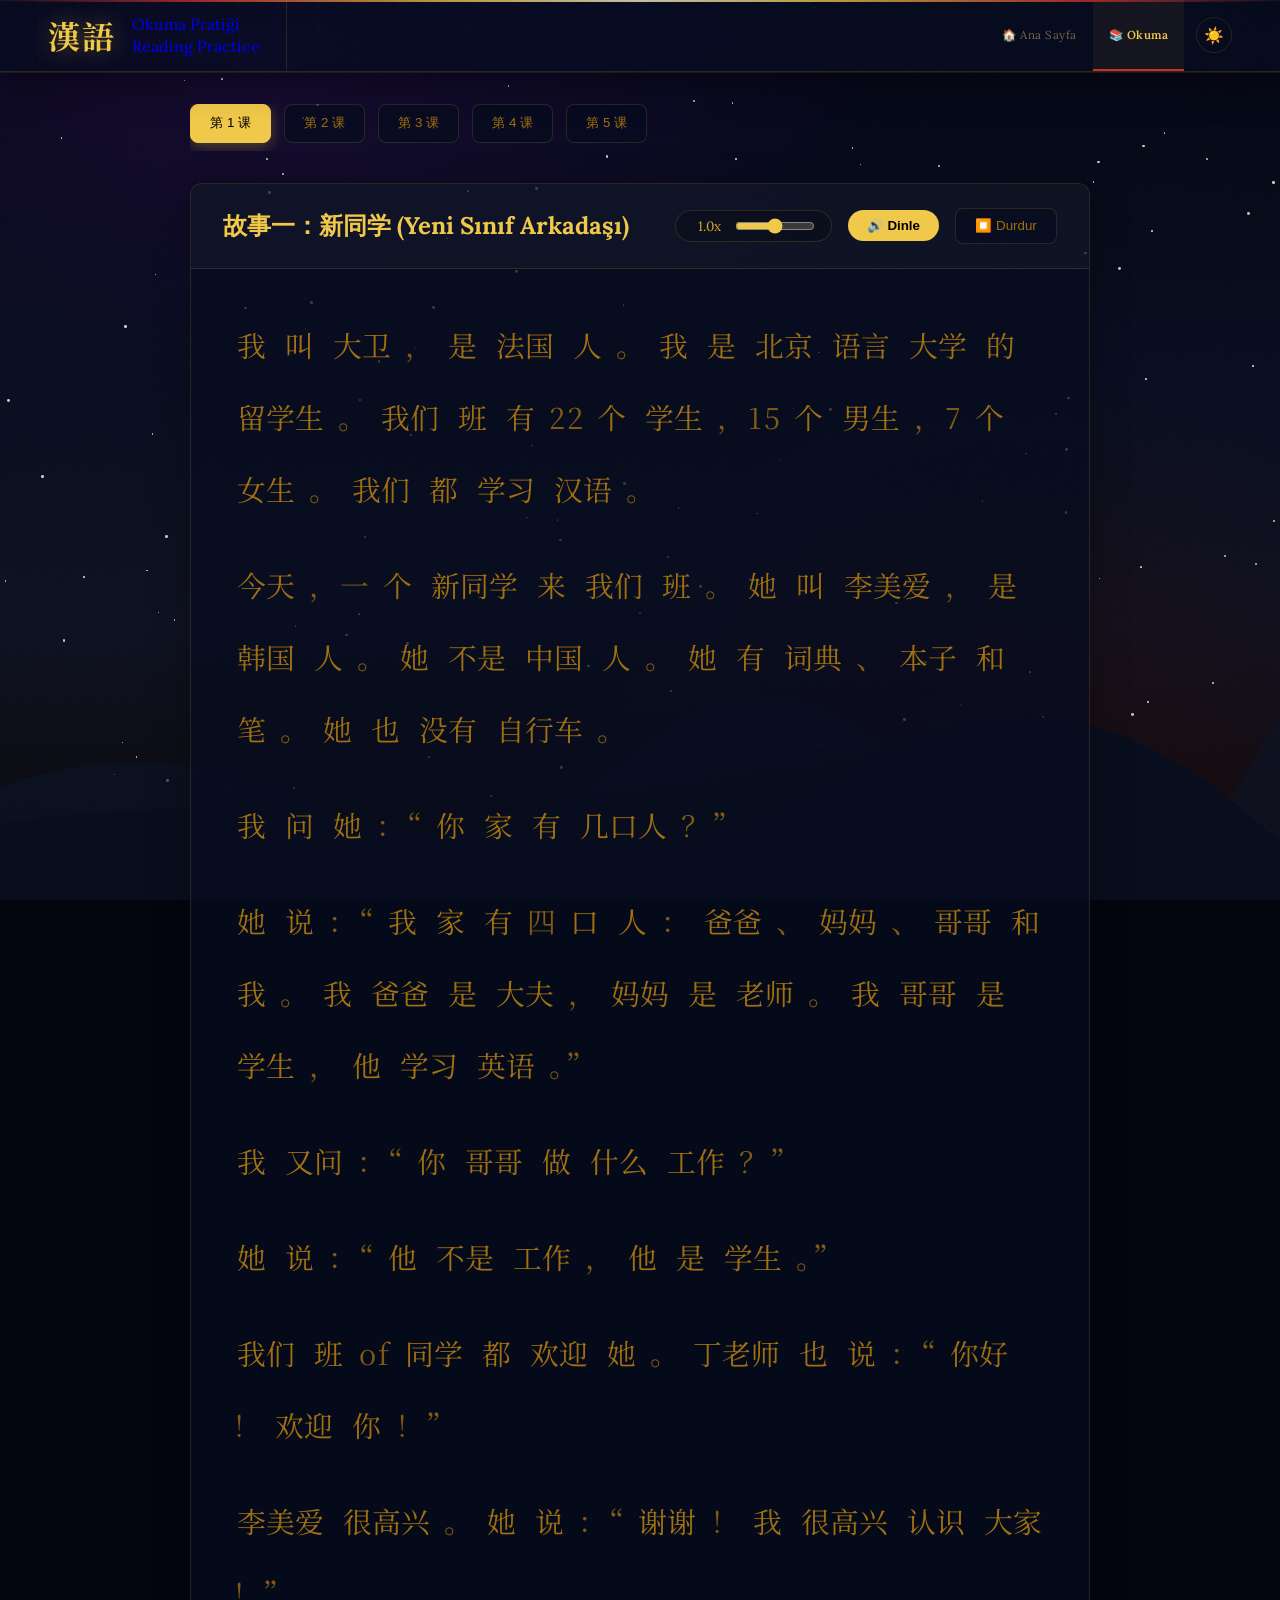
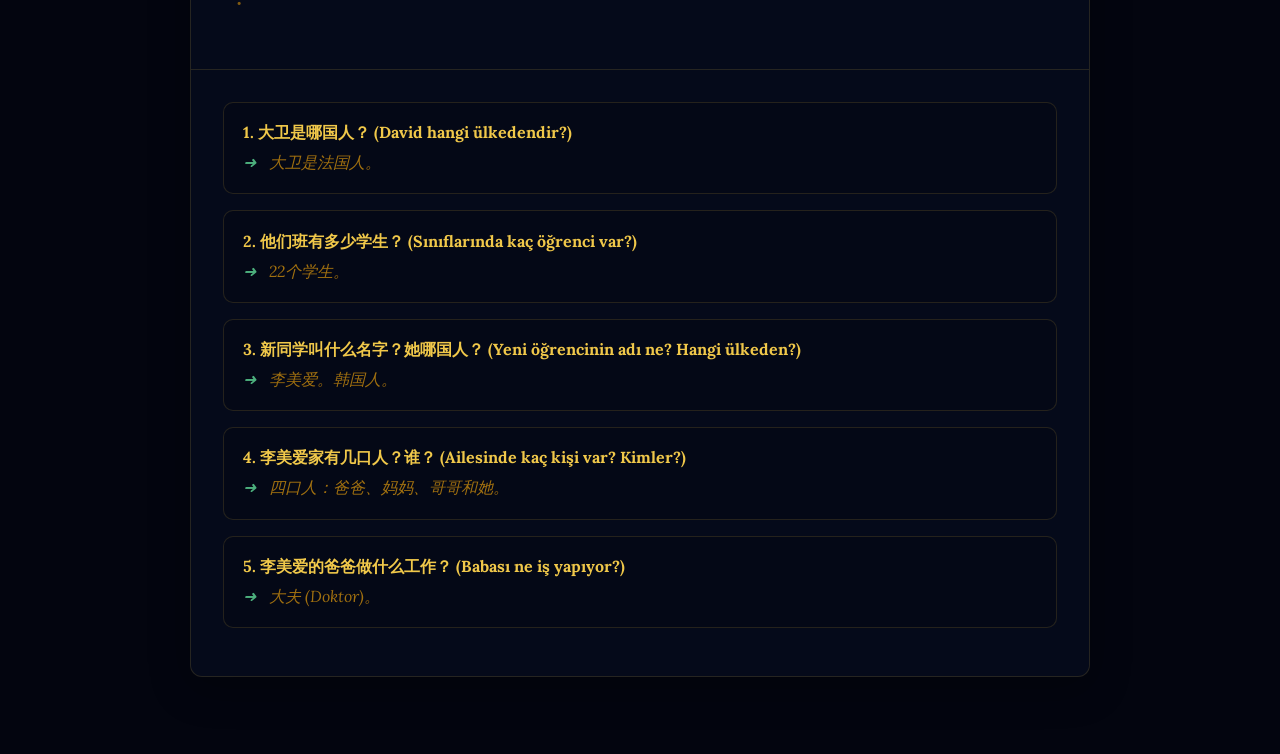
==== reading.html @ e22273c1 "readign section" ====
<!DOCTYPE html>
<html lang="tr" data-theme="dark">
<head>
  <meta charset="UTF-8">
  <meta name="viewport" content="width=device-width, initial-scale=1.0">
  <title>Çince Okuma Pratiği - ChinesePracticeWeb</title>
  <link rel="preconnect" href="https://fonts.googleapis.com">
  <link rel="preconnect" href="https://fonts.gstatic.com" crossorigin>
  <link href="https://fonts.googleapis.com/css2?family=Inter:wght@300;400;500;600;700&family=Lora:ital,wght@0,400;0,700;1,400&family=Noto+Serif+SC:wght@400;700&display=swap" rel="stylesheet">
  <link rel="stylesheet" href="style.css">
  <style>
    /* Specific overrides for reading page */
    body { overflow-x: hidden; }
    header { border-bottom: 1px solid var(--rim); }
    main { padding-top: 2rem; }
  </style>
</head>
<body>
  <div id="star-field"></div>
  <div id="mountain-bg">
    <svg viewBox="0 0 1200 400" preserveAspectRatio="none">
      <path d="M0,400 L0,280 Q150,220 300,300 T600,240 T900,320 T1200,200 L1200,400 Z" fill="#0c1428" opacity="0.6"/>
      <path d="M0,400 L0,320 Q200,280 400,340 T800,260 T1200,340 L1200,400 Z" fill="#080e1e"/>
    </svg>
  </div>

  <header>
    <a href="index.html" class="logo">
      <div class="logo-hanzi">漢語</div>
      <div class="logo-right">
        <div class="logo-title">Okuma Pratiği</div>
        <div class="logo-subtitle">Reading Practice</div>
      </div>
    </a>
    <nav>
      <button onclick="location.href='index.html'">🏠 Ana Sayfa</button>
      <button class="active">📚 Okuma</button>
      <button id="theme-toggle">🌙</button>
    </nav>
  </header>

  <main>
    <div class="reading-container">
      <div id="story-tabs">
        <!-- Tabs will be injected here -->
      </div>

      <div class="reading-card">
        <div class="reading-header">
          <h2 id="story-title">Yükleniyor...</h2>
          <div class="reading-controls">
            <div class="speed-ctrl">
              <span class="speed-val" id="speed-val">1.0x</span>
              <input type="range" id="speed-range" min="0.4" max="1.6" step="0.1" value="1.0">
            </div>
            <button id="speak-btn" onclick="speakStory()"><span>🔊 Dinle</span></button>
            <button class="tab-btn" onclick="stopStory()">⏹️ Durdur</button>
          </div>
        </div>
        
        <div class="reading-content" id="story-body">
          <!-- Story content will be injected here -->
        </div>

        <div class="story-footer" id="story-questions">
          <!-- Questions will be injected here -->
        </div>
      </div>

      <div class="vocab-section" id="story-vocab">
        <!-- Vocab units will be injected here -->
      </div>
    </div>
  </main>

  <script src="reading_data.js"></script>
  <script src="reading.js"></script>
  <script>
    // Theme toggle handling (consistent with main app)
    const tb = document.getElementById('theme-toggle');
    const he = document.documentElement;
    function setTheme(t) { 
      he.setAttribute('data-theme', t); 
      tb.textContent = t === 'dark' ? '☀️' : '🌙'; 
      localStorage.setItem('hz-theme', t); 
    }
    setTheme(localStorage.getItem('hz-theme') || 'dark');
    tb.addEventListener('click', () => setTheme(he.getAttribute('data-theme') === 'dark' ? 'light' : 'dark'));

    // Star field generation (copy-pasted logic for consistency)
    const sf = document.getElementById('star-field');
    for(let i=0; i<150; i++) {
      const s = document.createElement('div');
      s.className = 'star';
      s.style.left = Math.random()*100+'%';
      s.style.top = Math.random()*100+'%';
      s.style.width = s.style.height = (Math.random()*2+1)+'px';
      s.style.setProperty('--d', Math.random()*5+2+'s');
      sf.appendChild(s);
    }
  </script>
</body>
</html>
---- style.css ----
@import url('https://fonts.googleapis.com/css2?family=Noto+Serif+SC:wght@300;400;700&family=Cinzel:wght@400;600&family=Lora:ital,wght@0,400;1,400&family=Space+Mono:wght@400&display=swap');

/* ════════════════════════════════════════════════════════
   TOKENS
════════════════════════════════════════════════════════ */
:root {
  /* Lapis + midnight sky */
  --night:      #03050f;
  --lapis:      #070d1f;
  --lapis2:     #0d1830;
  --lapis3:     #142240;

  /* Gold */
  --gold:       #f0c84a;
  --gold2:      #d4a82a;
  --gold3:      #a07010;
  --gold-glow:  rgba(240,200,74,0.18);
  --gold-faint: rgba(240,200,74,0.06);

  /* Vermilion lacquer */
  --lacquer:    #c8302a;
  --lacquer2:   #e03a30;
  --lacquer3:   rgba(200,48,42,0.22);

  /* Bronze */
  --bronze:     #8a6030;
  --bronze2:    #c09050;

  /* Text */
  --tx:         #f0eadc;
  --tx2:        #c8b890;
  --tx3:        #786848;
  --tx4:        #3a2e1e;

  /* UI surfaces */
  --glass:      rgba(7,13,31,0.75);
  --glass2:     rgba(12,20,44,0.65);
  --rim:        rgba(240,200,74,0.14);
  --rim2:       rgba(240,200,74,0.08);

  --green:      #3a9e60;
  --blue:       #3070b0;
}

/* Light theme — dawn over the Forbidden City */
[data-theme="light"] {
  --night:      #e8e0cc;
  --lapis:      #f2ece0;
  --lapis2:     #faf5ec;
  --lapis3:     #fff8f0;
  --glass:      rgba(250,245,236,0.82);
  --glass2:     rgba(240,234,220,0.75);
  --rim:        rgba(26,20,10,0.1);
  --rim2:       rgba(26,20,10,0.06);
  --gold:       #8a6010;
  --gold2:      #c09030;
  --gold3:      #e0b840;
  --gold-glow:  rgba(138,96,16,0.1);
  --gold-faint: rgba(138,96,16,0.04);
  --lacquer:    #b82820;
  --lacquer2:   #d03428;
  --lacquer3:   rgba(184,40,32,0.12);
  --bronze:     #7a5020;
  --bronze2:    #a07030;
  --tx:         #1a1208;
  --tx2:        #4a3818;
  --tx3:        #8a7050;
  --tx4:        #c0a880;
}

/* ════════════════════════════════════════════════════════
   RESET
════════════════════════════════════════════════════════ */
*, *::before, *::after { box-sizing: border-box; margin: 0; padding: 0; }
html { scroll-behavior: smooth; }

body {
  font-family: 'Lora', Georgia, serif;
  min-height: 100vh;
  position: relative;
  overflow-x: hidden;
  color: var(--tx);
  background: var(--night);
}

/* ════════════════════════════════════════════════════════
   COSMIC BACKGROUND — multiple animated gradient layers
════════════════════════════════════════════════════════ */
body::before {
  content: '';
  position: fixed; inset: 0; z-index: 0;
  background:
    radial-gradient(ellipse 80% 60% at 20% 10%, rgba(30,10,60,0.6) 0%, transparent 60%),
    radial-gradient(ellipse 60% 80% at 80% 90%, rgba(40,10,10,0.5) 0%, transparent 60%),
    radial-gradient(ellipse 100% 50% at 50% 0%,  rgba(5,8,30,0.8)  0%, transparent 70%),
    linear-gradient(180deg, #03050f 0%, #070d1f 40%, #0d1020 70%, #080808 100%);
  pointer-events: none;
}

[data-theme="light"] body::before {
  background:
    radial-gradient(ellipse 80% 60% at 20% 10%, rgba(220,200,150,0.4) 0%, transparent 60%),
    radial-gradient(ellipse 60% 50% at 80% 90%, rgba(200,140,100,0.2) 0%, transparent 60%),
    linear-gradient(180deg, #ddd5be 0%, #e8e0cc 30%, #f2ece0 65%, #faf5ec 100%);
}

/* Noise grain */
body::after {
  content: '';
  position: fixed; inset: 0; z-index: 0;
  background-image: url("data:image/svg+xml,%3Csvg xmlns='http://www.w3.org/2000/svg' width='256' height='256'%3E%3Cfilter id='n'%3E%3CfeTurbulence type='fractalNoise' baseFrequency='0.9' numOctaves='4' stitchTiles='stitch'/%3E%3C/filter%3E%3Crect width='256' height='256' filter='url(%23n)' opacity='0.028'/%3E%3C/svg%3E");
  pointer-events: none;
}

#tts-bar { display: none !important; }

/* ════════════════════════════════════════════════════════
   STAR FIELD
════════════════════════════════════════════════════════ */
#star-field {
  position: fixed; inset: 0; z-index: 1; pointer-events: none; overflow: hidden;
}
[data-theme="light"] #star-field { display: none; }
.star {
  position: absolute; border-radius: 50%;
  background: rgba(255,248,220, var(--op, 0.8));
  animation: twinkle var(--dur, 4s) ease-in-out infinite alternate;
  animation-delay: var(--dly, 0s);
}
@keyframes twinkle { 0%{opacity:.2;transform:scale(.8)} 100%{opacity:1;transform:scale(1.2)} }

/* ════════════════════════════════════════════════════════
   CELESTIAL ORB (moon/sun)
════════════════════════════════════════════════════════ */
#orb {
  position: fixed; top: 6vh; right: 7vw;
  width: 88px; height: 88px;
  border-radius: 50%; z-index: 2; pointer-events: none;
  animation: orbFloat 10s ease-in-out infinite alternate;
}
:root:not([data-theme="light"]) #orb,
[data-theme="dark"] #orb {
  background: radial-gradient(circle at 36% 34%, #fffef0, #f8e860 40%, #c8a010);
  box-shadow:
    0 0 0 1px rgba(240,200,74,0.15),
    0 0 30px rgba(240,200,74,0.55),
    0 0 80px rgba(240,200,74,0.28),
    0 0 160px rgba(240,200,74,0.1);
}
[data-theme="light"] #orb {
  background: radial-gradient(circle at 38% 36%, #fff8d0, #ffe060 45%, #e0a020);
  box-shadow:
    0 0 30px rgba(255,200,30,0.4),
    0 0 80px rgba(255,180,10,0.15);
}
@keyframes orbFloat {
  0%   { transform: translateY(0)   scale(1);    filter: brightness(1); }
  100% { transform: translateY(-10px) scale(1.04); filter: brightness(1.08); }
}

/* ════════════════════════════════════════════════════════
   MOUNTAIN PANORAMA
════════════════════════════════════════════════════════ */
#mountain-bg {
  position: fixed; bottom: 0; left: 0; right: 0;
  height: 42vh; z-index: 1; pointer-events: none;
}
#mountain-bg svg { width: 100%; height: 100%; }
@media (max-width: 768px) { #mountain-bg { display: none; } }
[data-theme="light"] #mountain-bg { opacity: 0.18; filter: invert(1) sepia(0.3); }

/* ════════════════════════════════════════════════════════
   MIST
════════════════════════════════════════════════════════ */
@media (max-width: 768px) { .mist { display: none; } }
@keyframes mistMove { 0%{transform:translateX(-12%)scaleX(1)} 50%{transform:translateX(12%)scaleX(1.12)} 100%{transform:translateX(-12%)scaleX(1)} }

/* ════════════════════════════════════════════════════════
   LANTERNS
════════════════════════════════════════════════════════ */
@media (max-width: 1024px) { .lantern { display: none; } }

/* ════════════════════════════════════════════════════════
   SIDE COLUMNS
════════════════════════════════════════════════════════ */
@media (max-width: 1200px) { .side-col { display: none; } }

/* ════════════════════════════════════════════════════════
   SEAL STAMPS
════════════════════════════════════════════════════════ */
@media (max-width: 768px) { .seal { display: none; } }

/* ════════════════════════════════════════════════════════
   HEADER
════════════════════════════════════════════════════════ */
header {
  position: relative; z-index: 20;
  display: flex; align-items: stretch;
  padding: 0 3rem;
  background: var(--glass);
  backdrop-filter: blur(20px) saturate(1.4);
  -webkit-backdrop-filter: blur(20px) saturate(1.4);
  border-bottom: 1px solid var(--rim);
  box-shadow:
    0 1px 0 var(--rim2),
    0 4px 40px rgba(0,0,0,0.5),
    inset 0 1px 0 rgba(255,255,255,0.04);
}
@media (max-width: 768px) {
  header { padding: 0 1rem; flex-direction: column; align-items: center; }
}
/* Gold top-line */
header::before {
  content: '';
  position: absolute; top: 0; left: 0; right: 0; height: 2px;
  background: linear-gradient(90deg,
    transparent 0%, var(--lacquer) 15%,
    var(--gold) 35%, #fff8c8 50%,
    var(--gold) 65%, var(--lacquer) 85%, transparent 100%);
  opacity: 0.75;
}
/* Subtle pattern overlay */
header::after {
  content: '';
  position: absolute; inset: 0;
  background-image: repeating-linear-gradient(
    90deg, transparent, transparent 39px, rgba(240,200,74,0.025) 40px
  );
  pointer-events: none;
}

/* ── Logo ── */
.logo {
  display: flex; align-items: center; gap: 1rem;
  padding: 0.9rem 1.6rem 0.9rem 0;
  border-right: 1px solid var(--rim);
  margin-right: 1.5rem; cursor: pointer;
  user-select: none; text-decoration: none;
  flex-shrink: 0; transition: opacity 0.2s;
}
@media (max-width: 768px) {
  .logo { border-right: none; margin-right: 0; padding: 0.6rem 0; }
  .logo-right { display: none; }
}
.logo:hover { opacity: 0.65; }

.logo-hanzi {
  font-family: 'Noto Serif SC', serif;
  font-size: 2rem; font-weight: 700;
  color: var(--gold);
  text-shadow: 0 0 20px rgba(240,200,74,0.4), 0 2px 4px rgba(0,0,0,0.5);
  letter-spacing: 2px; line-height: 1;
}
[data-theme="light"] .logo-hanzi { text-shadow: none; }

.logo-right { display: flex; flex-direction: column; gap: 0.12rem; }
.logo-sub   { font-family: 'Lora', serif; font-style: italic; font-size: 0.64rem; color: var(--tx3); letter-spacing: 3px; }
.logo-quote { font-family: 'Noto Serif SC', serif; font-size: 0.48rem; color: var(--lacquer); letter-spacing: 3px; opacity: 0.8; }
.logo-hint  { font-family: 'Space Mono', monospace; font-size: 0.4rem; color: var(--tx4); letter-spacing: 2px; margin-top: 2px; }

/* ── Nav ── */
nav { display: flex; align-items: center; margin-left: auto; }
@media (max-width: 768px) {
  nav { margin-left: 0; width: 100%; justify-content: center; border-top: 1px solid var(--rim); }
  nav button { padding: 0.6rem 0.5rem; font-size: 0.65rem; }
}
nav button {
  padding: 0.65rem 1rem;
  background: transparent; border: none;
  border-bottom: 2px solid transparent;
  color: var(--tx3); cursor: pointer;
  font-family: 'Lora', serif; font-size: 0.72rem;
  letter-spacing: 0.5px; height: 100%; transition: all 0.2s;
}
nav button:hover { color: var(--gold); background: var(--gold-faint); }
[data-theme="light"] nav button:hover { color: var(--tx); background: rgba(26,20,10,0.04); }
nav button.active { color: var(--gold); border-bottom-color: var(--lacquer); background: var(--gold-faint); font-weight: 600; }
[data-theme="light"] nav button.active { color: var(--tx); }

/* ── Theme toggle ── */
#theme-toggle {
  background: transparent;
  border: 1px solid var(--rim);
  color: var(--tx3); cursor: pointer;
  font-size: 1rem; width: 36px; height: 36px;
  border-radius: 50%;
  display: flex; align-items: center; justify-content: center;
  transition: all 0.2s; margin-left: 0.75rem; flex-shrink: 0;
}
#theme-toggle:hover { border-color: var(--gold); color: var(--gold); background: var(--gold-faint); }

/* ════════════════════════════════════════════════════════
   MAIN
════════════════════════════════════════════════════════ */
main {
  flex: 1; position: relative; z-index: 10;
  padding: 1.8rem 3rem;
  max-width: 1380px; margin: 0 auto; width: 100%;
}
@media (max-width: 768px) {
  main { padding: 1rem; }
}
#main::before {
  content: '道';
  position: fixed; top: 50%; left: 50%;
  transform: translate(-50%, -50%);
  font-family: 'Noto Serif SC', serif; font-size: 26vw;
  color: rgba(240,200,74,0.015); pointer-events: none; z-index: 0;
  user-select: none; line-height: 1;
}
[data-theme="light"] #main::before { color: rgba(26,20,10,0.022); }

/* ════════════════════════════════════════════════════════
   CARDS — lacquer box aesthetic
════════════════════════════════════════════════════════ */
.card {
  position: relative;
  background: var(--glass);
  backdrop-filter: blur(14px) saturate(1.2);
  -webkit-backdrop-filter: blur(14px) saturate(1.2);
  border: 1px solid var(--rim);
  border-radius: 2px;
  padding: 1.3rem;
  box-shadow:
    inset 0 1px 0 rgba(255,255,255,0.05),
    inset 0 -1px 0 rgba(0,0,0,0.2),
    0 4px 32px rgba(0,0,0,0.4),
    0 0 0 1px rgba(0,0,0,0.3);
  overflow: hidden;
}
/* Inner shimmer line */
.card::after {
  content: '';
  position: absolute;
  top: 0; left: 15%; right: 15%; height: 1px;
  background: linear-gradient(90deg, transparent, rgba(240,200,74,0.2), transparent);
  pointer-events: none;
}
[data-theme="light"] .card {
  background: rgba(252,248,240,0.88);
  border-color: rgba(26,20,10,0.1);
  box-shadow: 2px 2px 0 rgba(26,20,10,0.08), 0 4px 20px rgba(26,20,10,0.07);
  backdrop-filter: blur(8px);
}
[data-theme="light"] .card::after { background: linear-gradient(90deg, transparent, rgba(138,96,16,0.12), transparent); }

#flashcard-view .card { max-width: 600px; width: 100%; }
#det { overflow: hidden; min-width: 0; }

/* ════════════════════════════════════════════════════════
   BUTTONS
════════════════════════════════════════════════════════ */
.btn {
  padding: 0.45rem 1.1rem;
  border: 1px solid var(--rim);
  background: var(--gold-faint);
  color: var(--tx2); cursor: pointer;
  font-family: 'Space Mono', monospace; font-size: 0.66rem;
  border-radius: 2px; letter-spacing: 1px;
  transition: all 0.15s;
  box-shadow: inset 0 1px 0 rgba(255,255,255,0.04);
}
.btn:hover { border-color: var(--gold2); color: var(--gold); background: rgba(240,200,74,0.1); }
[data-theme="light"] .btn { border-color: rgba(26,20,10,0.15); background: rgba(26,20,10,0.04); color: var(--tx2); }
[data-theme="light"] .btn:hover { border-color: var(--gold2); color: var(--gold); background: rgba(192,144,48,0.08); }

.btn-accent {
  background: linear-gradient(135deg, var(--lacquer) 0%, #e04038 100%) !important;
  color: #fff !important; border-color: var(--lacquer) !important; font-weight: 700;
  box-shadow: 0 0 18px rgba(200,48,42,0.4), inset 0 1px 0 rgba(255,255,255,0.12) !important;
}
.btn-accent:hover {
  background: linear-gradient(135deg, var(--lacquer2) 0%, #f05048 100%) !important;
  box-shadow: 0 0 28px rgba(200,48,42,0.55), inset 0 1px 0 rgba(255,255,255,0.12) !important;
}
.btn-sm { padding: 0.22rem 0.6rem; font-size: 0.6rem; }

/* ════════════════════════════════════════════════════════
   SEARCH
════════════════════════════════════════════════════════ */
.search-wrap { position: relative; }
.search-wrap input {
  width: 100%;
  padding: 0.72rem 1rem 0.72rem 2.5rem;
  background: rgba(3,5,15,0.55);
  backdrop-filter: blur(10px);
  border: 1px solid var(--rim);
  border-radius: 2px;
  color: var(--tx); font-family: 'Lora', serif; font-size: 0.85rem;
  outline: none; transition: border-color 0.18s, box-shadow 0.18s;
}
.search-wrap input:focus { border-color: rgba(240,200,74,0.4); box-shadow: 0 0 0 3px rgba(240,200,74,0.07), 0 0 24px rgba(240,200,74,0.06); }
.search-wrap input::placeholder { color: var(--tx3); font-style: italic; }
.search-wrap .icon { position: absolute; left: 0.9rem; top: 50%; transform: translateY(-50%); color: var(--tx3); pointer-events: none; }

[data-theme="light"] .search-wrap input { background: rgba(252,248,240,0.9); border-color: rgba(26,20,10,0.12); }
[data-theme="light"] .search-wrap input:focus { border-color: var(--gold2); box-shadow: 0 0 0 3px rgba(138,96,16,0.06); }

/* ════════════════════════════════════════════════════════
   PILLS
════════════════════════════════════════════════════════ */
.level-pills { display: flex; gap: 0.35rem; flex-wrap: wrap; }
.pill {
  padding: 0.18rem 0.65rem; border-radius: 1px;
  border: 1px solid var(--rim); font-size: 0.6rem;
  cursor: pointer; background: transparent; color: var(--tx3);
  font-family: 'Space Mono', monospace; transition: all 0.14s;
}
.pill:hover { border-color: rgba(240,200,74,0.35); color: var(--gold2); }
.pill.active { background: rgba(240,200,74,0.12); color: var(--gold); border-color: rgba(240,200,74,0.5); font-weight: 700; }

[data-theme="light"] .pill { border-color: rgba(26,20,10,0.12); color: var(--tx3); }
[data-theme="light"] .pill:hover { border-color: var(--gold2); color: var(--gold); }
[data-theme="light"] .pill.active { background: var(--tx); color: rgba(252,248,240,0.95); border-color: var(--tx); }

.pill[data-unit]        { border-color: rgba(200,48,42,0.3); color: rgba(220,80,60,0.9); }
.pill[data-unit].active { background: rgba(200,48,42,0.14); color: var(--lacquer2); border-color: var(--lacquer); }

/* ════════════════════════════════════════════════════════
   WORD LIST
════════════════════════════════════════════════════════ */
.word-list { overflow-y: auto; max-height: 450px; }
.word-list::-webkit-scrollbar { width: 2px; }
.word-list::-webkit-scrollbar-thumb { background: rgba(240,200,74,0.18); border-radius: 2px; }
[data-theme="light"] .word-list::-webkit-scrollbar-thumb { background: rgba(26,20,10,0.15); }

.word-row {
  display: flex; align-items: center; gap: 0.6rem;
  padding: 0.55rem 0.65rem; cursor: pointer;
  border: 1px solid transparent; border-left: 2px solid transparent;
  transition: background 0.12s, border-color 0.12s;
}
.word-row:hover { background: var(--gold-faint); border-left-color: rgba(240,200,74,0.25); }
.word-row.selected { background: var(--lacquer3); border-color: rgba(200,48,42,0.2); border-left-color: var(--lacquer); }

.word-row .hw { font-family: 'Noto Serif SC', serif; font-size: 1.3rem; color: var(--tx); min-width: 2.3rem; }
.word-row .py { font-size: 0.65rem; color: var(--gold2); font-style: italic; font-family: 'Lora', serif; }
.word-row .mn { font-size: 0.6rem; color: var(--tx3); white-space: nowrap; overflow: hidden; text-overflow: ellipsis; max-width: 105px; font-style: italic; }

[data-theme="light"] .word-row:hover { background: rgba(26,20,10,0.04); border-left-color: rgba(26,20,10,0.2); }
[data-theme="light"] .word-row.selected { background: var(--lacquer3); }
[data-theme="light"] .word-row .py { color: var(--gold2); }

.lv-badge { font-size: 0.5rem; padding: 0.08rem 0.28rem; border-radius: 1px; background: var(--lacquer3); color: var(--lacquer2); border: 1px solid rgba(200,48,42,0.25); font-family: 'Space Mono', monospace; }

/* ════════════════════════════════════════════════════════
   VOL BUTTON
════════════════════════════════════════════════════════ */
.vol-btn {
  background: var(--gold-faint); border: 1px solid var(--rim);
  color: var(--gold2); border-radius: 50%;
  width: 30px; height: 30px;
  display: inline-flex; align-items: center; justify-content: center;
  cursor: pointer; font-size: 0.82rem; transition: all 0.14s;
  flex-shrink: 0; padding: 0;
}
.vol-btn:hover { background: rgba(240,200,74,0.14); border-color: var(--gold2); color: var(--gold); }
.vol-btn.playing { background: var(--lacquer3); border-color: var(--lacquer); color: var(--lacquer2); animation: pulse 0.75s infinite; }
[data-theme="light"] .vol-btn { background: rgba(26,20,10,0.05); border-color: rgba(26,20,10,0.15); color: var(--tx3); }

/* ════════════════════════════════════════════════════════
   CHAR BOX
════════════════════════════════════════════════════════ */
.char-box {
  width: auto; min-width: 120px; max-width: 100%;
  height: auto; min-height: 120px; padding: 1rem;
  border: 1px solid rgba(240,200,74,0.28);
  position: relative; display: flex; align-items: center; justify-content: center;
  background: rgba(3,5,15,0.5);
  box-shadow: 0 0 0 1px rgba(0,0,0,0.4), 0 0 40px rgba(240,200,74,0.08);
}
.char-box::before { content:''; position:absolute; width:100%; height:1px; background:rgba(240,200,74,0.07); }
.char-box::after  { content:''; position:absolute; height:100%; width:1px; background:rgba(240,200,74,0.07); }

.hanzi-xl {
  font-family: 'Noto Serif SC', serif;
  font-size: clamp(3rem, 12vw, 5.5rem);
  word-break: break-all; max-width: 100%;
  text-align: center; line-height: 1.1; position: relative; z-index: 1;
  color: var(--gold); font-weight: 700;
  text-shadow: 0 0 40px rgba(240,200,74,0.4), 0 2px 8px rgba(0,0,0,0.6);
}
[data-theme="light"] .hanzi-xl { color: var(--tx); text-shadow: none; }
[data-theme="light"] .char-box { background: rgba(252,248,240,0.9); border-color: rgba(26,20,10,0.2); box-shadow: 3px 3px 0 rgba(26,20,10,0.08); }

.pinyin-big {
  font-size: clamp(1rem, 5vw, 1.45rem); color: var(--gold2); letter-spacing: 2px;
  font-family: 'Lora', serif; font-style: italic;
  word-break: break-all; overflow-wrap: break-word; max-width: 100%;
  text-shadow: 0 0 20px rgba(240,200,74,0.25);
}
[data-theme="light"] .pinyin-big { text-shadow: none; }

/* ════════════════════════════════════════════════════════
   SENTENCE CARD
════════════════════════════════════════════════════════ */
.sentence-card {
  background: var(--glass2);
  backdrop-filter: blur(8px);
  border: 1px solid var(--rim); border-radius: 2px; padding: 0.9rem;
  border-left: 3px solid var(--lacquer);
  box-shadow: 0 2px 16px rgba(0,0,0,0.25), inset 0 1px 0 rgba(255,255,255,0.03);
}
.s-cn { font-family: 'Noto Serif SC', serif; font-size: 1.1rem; color: var(--tx); margin-bottom: 0.25rem; display: flex; align-items: center; gap: 0.45rem; }
.s-py { font-size: 0.7rem; color: var(--gold2); margin-bottom: 0.22rem; font-style: italic; font-family: 'Lora', serif; }
.s-tr { font-size: 0.72rem; color: var(--tx3); font-style: italic; }

[data-theme="light"] .sentence-card { background: rgba(252,248,240,0.88); border-color: rgba(26,20,10,0.1); box-shadow: 2px 2px 0 rgba(26,20,10,0.07); backdrop-filter: none; }

/* ════════════════════════════════════════════════════════
   GRAPH
════════════════════════════════════════════════════════ */
#graph-container {
  width: 100%; height: 490px;
  background: rgba(3,5,15,0.6); backdrop-filter: blur(10px);
  border: 1px solid var(--rim); border-radius: 2px;
  overflow: hidden; position: relative;
  box-shadow: 0 4px 32px rgba(0,0,0,0.35);
}
[data-theme="light"] #graph-container { background: rgba(252,248,240,0.9); border-color: rgba(26,20,10,0.1); backdrop-filter: none; box-shadow: 2px 2px 0 rgba(26,20,10,0.07); }
.graph-empty { position: absolute; top: 50%; left: 50%; transform: translate(-50%,-50%); text-align: center; color: var(--tx3); }
.graph-empty .big { font-family: 'Noto Serif SC', serif; font-size: 5rem; opacity: 0.06; }

/* ════════════════════════════════════════════════════════
   FLASHCARD
════════════════════════════════════════════════════════ */
.fc-scene { perspective: 1200px; width: 440px; max-width: 94vw; height: 640px; cursor: pointer; }
@media (max-width: 768px) { .fc-scene { height: 500px; } }
.fc-inner { width:100%; height:100%; position:relative; transform-style:preserve-3d; transition:transform 0.55s cubic-bezier(.4,0,.2,1); }
.fc-inner.flipped { transform: rotateY(180deg); }
.fc-face { position:absolute; width:100%; height:100%; backface-visibility:hidden; border-radius:2px; display:flex; flex-direction:column; align-items:center; justify-content:center; gap:0.85rem; padding:1.7rem; }

.fc-front {
  background: var(--glass);
  backdrop-filter: blur(18px);
  border: 1px solid var(--rim);
  box-shadow: 0 8px 48px rgba(0,0,0,0.55), inset 0 1px 0 rgba(255,255,255,0.04);
}
.fc-back {
  background: rgba(12,6,4,0.85);
  backdrop-filter: blur(18px);
  border: 1px solid rgba(200,48,42,0.35);
  box-shadow: 0 8px 48px rgba(0,0,0,0.55), 0 0 40px rgba(200,48,42,0.08);
  transform: rotateY(180deg);
}
[data-theme="light"] .fc-front { background: rgba(252,248,240,0.92); border-color: rgba(26,20,10,0.1); backdrop-filter: none; box-shadow: 4px 4px 0 rgba(26,20,10,0.1); }
[data-theme="light"] .fc-back  { background: rgba(240,234,220,0.92); border-color: rgba(184,40,32,0.2); backdrop-filter: none; box-shadow: 4px 4px 0 rgba(184,40,32,0.12); }

/* ════════════════════════════════════════════════════════
   QUIZ
════════════════════════════════════════════════════════ */
.qz-grid { display: grid; grid-template-columns: 1fr 1fr; gap: 0.75rem; }

.qz-opt {
  padding: 1.1rem;
  border: 1px solid var(--rim); border-radius: 2px;
  background: var(--glass2); backdrop-filter: blur(8px);
  cursor: pointer; font-family: 'Noto Serif SC', serif;
  font-size: 2rem; text-align: center;
  transition: all 0.14s; color: var(--tx);
  box-shadow: inset 0 1px 0 rgba(255,255,255,0.03), 0 2px 12px rgba(0,0,0,0.2);
}
.qz-opt:hover:not(:disabled) {
  border-color: rgba(240,200,74,0.35);
  background: var(--gold-faint);
  box-shadow: 0 0 24px rgba(240,200,74,0.08), inset 0 1px 0 rgba(255,255,255,0.04);
  transform: translateY(-1px);
}
.qz-opt.correct { border-color: var(--green); background: rgba(58,158,96,0.1); color: var(--green); box-shadow: 0 0 24px rgba(58,158,96,0.15); }
.qz-opt.wrong   { border-color: var(--lacquer); background: var(--lacquer3); color: var(--lacquer2); box-shadow: 0 0 24px rgba(200,48,42,0.15); }
.qz-opt:disabled { cursor: default; transform: none; }

[data-theme="light"] .qz-opt { background: rgba(252,248,240,0.88); border-color: rgba(26,20,10,0.1); backdrop-filter: none; box-shadow: 2px 2px 0 rgba(26,20,10,0.07); }
[data-theme="light"] .qz-opt:hover:not(:disabled) { background: rgba(26,20,10,0.04); border-color: rgba(26,20,10,0.2); box-shadow: 3px 3px 0 rgba(26,20,10,0.1); }

/* ── Quiz mode selector tabs ── */
.qz-mode-tabs {
  display: flex; gap: 0.4rem; margin-bottom: 1rem;
}
.qz-mode-tab {
  padding: 0.3rem 0.85rem;
  border: 1px solid var(--rim); border-radius: 1px;
  background: transparent; color: var(--tx3);
  font-family: 'Space Mono', monospace; font-size: 0.58rem;
  letter-spacing: 1px; cursor: pointer; transition: all 0.15s;
}
.qz-mode-tab:hover { border-color: var(--gold2); color: var(--gold2); }
.qz-mode-tab.active {
  background: rgba(240,200,74,0.1);
  border-color: var(--gold2); color: var(--gold);
  font-weight: 700;
}
[data-theme="light"] .qz-mode-tab { border-color: rgba(26,20,10,0.12); color: var(--tx3); }
[data-theme="light"] .qz-mode-tab.active { background: var(--tx); color: rgba(252,248,240,0.95); border-color: var(--tx); }

/* ── Quiz meaning prompt (reverse mode) ── */
.qz-meaning-prompt {
  font-family: 'Lora', serif; font-style: italic;
  font-size: 1.5rem; color: var(--tx); text-align: center;
  padding: 0.8rem 1.2rem;
  border-bottom: 1px solid var(--rim); margin-bottom: 0.5rem;
  line-height: 1.4;
}
.qz-meaning-sub {
  font-size: 0.7rem; color: var(--tx3); text-align: center;
  font-style: italic; margin-bottom: 0.2rem;
}

/* ════════════════════════════════════════════════════════
   SCORE / BLOCKS / MISC
════════════════════════════════════════════════════════ */
.score-bar { display: flex; gap: 0.25rem; align-items: center; }
.score-dot { width: 7px; height: 7px; border-radius: 50%; background: var(--rim); }
.score-dot.hit  { background: var(--green); box-shadow: 0 0 6px var(--green); }
.score-dot.miss { background: var(--lacquer); box-shadow: 0 0 6px var(--lacquer); }
[data-theme="light"] .score-dot { background: rgba(26,20,10,0.1); box-shadow: none; }
[data-theme="light"] .score-dot.hit  { box-shadow: none; }
[data-theme="light"] .score-dot.miss { box-shadow: none; }

.blocks-area {
  min-height: 64px; border: 1px dashed rgba(240,200,74,0.18); border-radius: 2px;
  display: flex; flex-wrap: wrap; gap: 0.42rem;
  padding: 0.65rem; align-items: center; justify-content: center; transition: border-color 0.18s;
}
.blocks-area.correct { border-color: var(--green); background: rgba(58,158,96,0.05); }
.blocks-area.wrong   { border-color: var(--lacquer); background: rgba(200,48,42,0.05); }
[data-theme="light"] .blocks-area { border-color: rgba(26,20,10,0.14); }

.block-btn {
  padding: 0.45rem 0.85rem; font-family: 'Noto Serif SC', serif; font-size: 1.15rem;
  border: 1px solid var(--rim); border-radius: 2px;
  background: var(--glass2); color: var(--tx); cursor: pointer; transition: all 0.12s;
}
.block-btn:hover { border-color: rgba(240,200,74,0.35); color: var(--gold); background: var(--gold-faint); transform: translateY(-1px); }
.block-btn.placed { background: var(--gold-faint); border-color: rgba(240,200,74,0.35); color: var(--gold2); }
[data-theme="light"] .block-btn { background: rgba(252,248,240,0.88); border-color: rgba(26,20,10,0.12); }
[data-theme="light"] .block-btn:hover { background: rgba(26,20,10,0.04); color: var(--tx); border-color: rgba(26,20,10,0.22); }

.grid-3 { display: grid; grid-template-columns: 250px 1fr 380px; gap: 1.2rem; }
@media(max-width:1100px) { .grid-3 { grid-template-columns: 260px 1fr; } }
@media(max-width:700px)  { .grid-3 { grid-template-columns: 1fr; } }

.muted { color: var(--tx3); font-size: 0.7rem; font-style: italic; }
.tag { font-size: 0.57rem; padding: 0.1rem 0.35rem; border-radius: 1px; border: 1px solid var(--rim); color: var(--tx3); font-family: 'Space Mono', monospace; }
.tag-accent { border-color: rgba(240,200,74,0.28); color: var(--gold2); }
[data-theme="light"] .tag { border-color: rgba(26,20,10,0.12); }

/* ════════════════════════════════════════════════════════
   ANIMATIONS
════════════════════════════════════════════════════════ */
@keyframes pulse  { 0%,100%{opacity:1} 50%{opacity:0.35} }
@keyframes spin   { to{transform:rotate(360deg)} }
@keyframes fadeUp { from{opacity:0;transform:translateY(8px)} to{opacity:1;transform:translateY(0)} }
.fade-in { animation: fadeUp 0.3s ease; }

/* ════════════════════════════════════════════════════════
   TOOLTIP
════════════════════════════════════════════════════════ */
#tooltip {
  position: fixed; z-index: 9999; display: none;
  background: rgba(7,13,31,0.92);
  backdrop-filter: blur(20px);
  border: 1px solid rgba(240,200,74,0.22); border-radius: 2px;
  padding: 0.55rem 0.9rem; font-size: 0.7rem;
  box-shadow: 0 8px 32px rgba(0,0,0,0.5), 0 0 20px rgba(240,200,74,0.06);
  pointer-events: none;
}
#tooltip .t-hz { font-family: 'Noto Serif SC', serif; font-size: 1.45rem; color: var(--gold); text-shadow: 0 0 20px rgba(240,200,74,0.3); }
#tooltip .t-py { color: var(--gold2); font-style: italic; font-family: 'Lora', serif; opacity: 0.8; }
#tooltip .t-mn { color: var(--tx3); margin-top: 0.12rem; font-size: 0.62rem; font-style: italic; }
[data-theme="light"] #tooltip { background: rgba(252,248,240,0.95); border-color: rgba(26,20,10,0.15); backdrop-filter: none; box-shadow: 3px 3px 0 rgba(26,20,10,0.08); }
[data-theme="light"] #tooltip .t-hz { color: var(--tx); text-shadow: none; }
[data-theme="light"] #tooltip .t-py { color: var(--gold2); opacity: 1; }

/* ════════════════════════════════════════════════════════
   VIDEO CARDS
════════════════════════════════════════════════════════ */
.video-card { display:flex; align-items:center; gap:0.55rem; background:var(--glass2); backdrop-filter:blur(6px); border:1px solid var(--rim); border-radius:2px; padding:0.55rem 0.7rem; text-decoration:none; transition:all 0.15s; margin-bottom:0.32rem; }
.video-card:hover { border-color:rgba(200,48,42,0.4); background:rgba(200,48,42,0.05); }
.video-thumb { width:48px; height:34px; border-radius:1px; object-fit:cover; flex-shrink:0; background:rgba(3,5,15,0.5); display:flex; align-items:center; justify-content:center; font-size:1.1rem; }
.video-title { font-size:0.62rem; color:var(--tx2); line-height:1.4; flex:1; font-style:italic; }
.video-badge { font-size:0.5rem; padding:0.08rem 0.26rem; border-radius:1px; background:rgba(200,48,42,0.12); color:var(--lacquer2); border:1px solid rgba(200,48,42,0.25); flex-shrink:0; font-family:'Space Mono',monospace; }
[data-theme="light"] .video-card { background:rgba(240,234,220,0.7); border-color:rgba(26,20,10,0.1); backdrop-filter:none; }
[data-theme="light"] .video-thumb { background:rgba(26,20,10,0.06); }

/* ════════════════════════════════════════════════════════
   ANKI
════════════════════════════════════════════════════════ */
.anki-drop { border:2px dashed var(--rim); border-radius:2px; padding:2.5rem; text-align:center; cursor:pointer; transition:all 0.18s; }
.anki-drop:hover, .anki-drop.over { border-color:rgba(240,200,74,0.4); background:var(--gold-faint); }
.anki-drop .big-icon { font-size:2.8rem; margin-bottom:0.65rem; }
.anki-stat { display:inline-flex; align-items:center; gap:0.35rem; background:var(--gold-faint); border:1px solid var(--rim); border-radius:2px; padding:0.28rem 0.7rem; font-size:0.62rem; color:var(--tx3); font-family:'Space Mono',monospace; }
.anki-stat span { color:var(--gold); font-weight:700; }
.anki-card-row { display:flex; align-items:center; gap:0.65rem; padding:0.5rem 0.65rem; border:1px solid transparent; cursor:pointer; transition:background 0.12s; }
.anki-card-row:hover { background:var(--gold-faint); }
.anki-card-row .a-front { font-family:'Noto Serif SC',serif; font-size:1.2rem; color:var(--tx); min-width:2.5rem; }
.anki-card-row .a-back  { font-size:0.65rem; color:var(--tx3); flex:1; font-style:italic; }
[data-theme="light"] .anki-stat { background:rgba(26,20,10,0.04); border-color:rgba(26,20,10,0.12); }
[data-theme="light"] .anki-stat span { color:var(--gold2); }
[data-theme="light"] .anki-card-row:hover { background:rgba(26,20,10,0.04); }

.stroke-box { width:155px; height:155px; border:1px solid var(--rim); background:rgba(3,5,15,0.3); display:flex; align-items:center; justify-content:center; cursor:crosshair; margin-top:0.5rem; border-radius:2px; }
[data-theme="light"] .stroke-box { background:rgba(252,248,240,0.9); border-color:rgba(26,20,10,0.14); box-shadow:2px 2px 0 rgba(26,20,10,0.07); }

/* ════════════════════════════════════════════════════════
   TRANSITIONS
════════════════════════════════════════════════════════ */
html { transition: background-color 0.4s; }
*, *::before, *::after {
  transition: background-color 0.35s ease, border-color 0.35s ease,
    color 0.35s ease, box-shadow 0.35s ease, opacity 0.35s ease;
}
.fc-inner { transition: transform 0.55s cubic-bezier(.4,0,.2,1) !important; }
.mist, #orb, .star, .lantern, .lantern-body-el { transition: none !important; }

/* ════════════════════════════════════════════════════════
   READING PRACTICE
════════════════════════════════════════════════════════ */
.reading-container {
  max-width: 900px; margin: 0 auto;
}
#story-tabs {
  display: flex; gap: 0.8rem; margin-bottom: 2rem; overflow-x: auto; padding-bottom: 0.5rem;
  scrollbar-width: none;
}
#story-tabs::-webkit-scrollbar { display: none; }
.tab-btn {
  padding: 0.6rem 1.2rem; background: var(--glass); border: 1px solid var(--rim);
  border-radius: 8px; color: var(--gold3); cursor: pointer; transition: all 0.2s;
  white-space: nowrap; font-weight: 500;
}
.tab-btn:hover { background: rgba(240,200,74,0.1); }
.tab-btn.active {
  background: var(--gold); color: #000; border-color: var(--gold);
  box-shadow: 0 4px 15px rgba(240,200,74,0.3);
}

.reading-card {
  background: var(--glass); border: 1px solid var(--rim); border-radius: 12px;
  overflow: hidden; box-shadow: 0 10px 40px rgba(0,0,0,0.3);
}
.reading-header {
  padding: 1.5rem 2rem; background: rgba(255,255,255,0.03); border-bottom: 1px solid var(--rim);
  display: flex; justify-content: space-between; align-items: center; flex-wrap: wrap; gap: 1rem;
}
.reading-header h2 { font-size: 1.5rem; color: var(--gold); margin: 0; }

.reading-controls { display: flex; align-items: center; gap: 1rem; }
.speed-ctrl {
  display: flex; align-items: center; gap: 0.5rem; background: rgba(0,0,0,0.2);
  padding: 0.4rem 1rem; border-radius: 20px; border: 1px solid var(--rim);
}
#speed-range { width: 80px; accent-color: var(--gold); cursor: pointer; }
.speed-val { font-size: 0.85rem; color: var(--gold2); width: 35px; text-align: center; }

#speak-btn {
  background: var(--gold); color: #000; border: none; padding: 0.5rem 1.2rem;
  border-radius: 20px; font-weight: 600; cursor: pointer; transition: all 0.2s;
  display: flex; align-items: center; gap: 0.5rem;
}
#speak-btn:hover { transform: translateY(-2px); box-shadow: 0 5px 15px rgba(240,200,74,0.4); }
#speak-btn.playing { background: #e85a4f; color: #fff; }

.reading-content {
  padding: 2.5rem; line-height: 4.5rem; font-size: 1.8rem; font-family: 'Noto Serif SC', serif;
  color: var(--gold3);
}
.reading-nl { height: 1.5rem; }
.reading-char { opacity: 0.8; margin: 0 1px; }

.reading-word-wrapper {
  position: relative; display: inline-block; cursor: pointer; margin: 0 2px;
}
.reading-word {
  padding: 0 4px; border-radius: 4px; transition: all 0.2s;
}
.reading-word:hover { background: rgba(240,200,74,0.15); color: var(--gold); }
.reading-word.clicked { background: var(--gold); color: #000; box-shadow: 0 0 15px rgba(240,200,74,0.3); }

.reading-popup {
  position: absolute; bottom: 100%; left: 50%; transform: translate(-50%, -10px);
  background: #1a1a24; border: 1px solid var(--gold); border-radius: 8px;
  padding: 0.6rem 1rem; z-index: 100; pointer-events: none; opacity: 0;
  transition: all 0.2s cubic-bezier(0.4, 0, 0.2, 1);
  box-shadow: 0 10px 30px rgba(0,0,0,0.5);
  display: flex; flex-direction: column; align-items: center; min-width: 100px;
}
.reading-popup.hovered, .reading-popup.visible { opacity: 1; transform: translate(-50%, -5px); }
.reading-popup::after {
  content: ''; position: absolute; top: 100%; left: 50%; transform: translateX(-50%);
  border-left: 6px solid transparent; border-right: 6px solid transparent;
  border-top: 6px solid var(--gold);
}

.popup-pinyin { color: var(--gold); font-weight: 700; font-size: 1.1rem; font-family: 'Lora', serif; }
.popup-trans {
  color: #fff; font-size: 0.95rem; margin-top: 0.4rem; padding-top: 0.4rem;
  border-top: 1px solid rgba(255,255,255,0.1); width: 100%; text-align: center;
  font-family: 'Inter', sans-serif; white-space: normal; line-height: 1.3;
}

.story-footer { padding: 2rem; border-top: 1px solid var(--rim); }
.story-q-box { background: rgba(0,0,0,0.15); padding: 1.2rem; border-radius: 10px; margin-bottom: 1rem; border: 1px solid var(--rim); }
.story-q-text { color: var(--gold); margin-bottom: 0.5rem; font-weight: 600; }
.story-a-text { color: var(--gold3); font-style: italic; display: flex; gap: 0.8rem; }
.q-icon { color: #4caf7d; }

.vocab-section { margin-top: 3rem; }
.vocab-title { font-size: 1.4rem; color: var(--gold); margin-bottom: 1.5rem; display: flex; align-items: center; gap: 0.8rem; }
.vocab-grid { display: grid; grid-template-columns: repeat(auto-fill, minmax(300px, 1fr)); gap: 1.2rem; }
.vocab-card {
  background: var(--glass); border: 1px solid var(--rim); padding: 1.5rem; border-radius: 12px;
  transition: transform 0.2s;
}
.vocab-card:hover { transform: translateY(-3px); border-color: var(--gold); }
.vocab-card h4 { color: var(--gold); border-bottom: 1px solid var(--rim2); padding-bottom: 0.8rem; margin-bottom: 0.8rem; }
.vocab-card p { font-size: 0.95rem; line-height: 1.6; color: var(--gold3); letter-spacing: 0.5px; }

@media (max-width: 768px) {
  .reading-content { padding: 1.5rem; font-size: 1.4rem; line-height: 2.8rem; }
  .reading-header { padding: 1rem; }
  .vocab-grid { grid-template-columns: 1fr; }
}
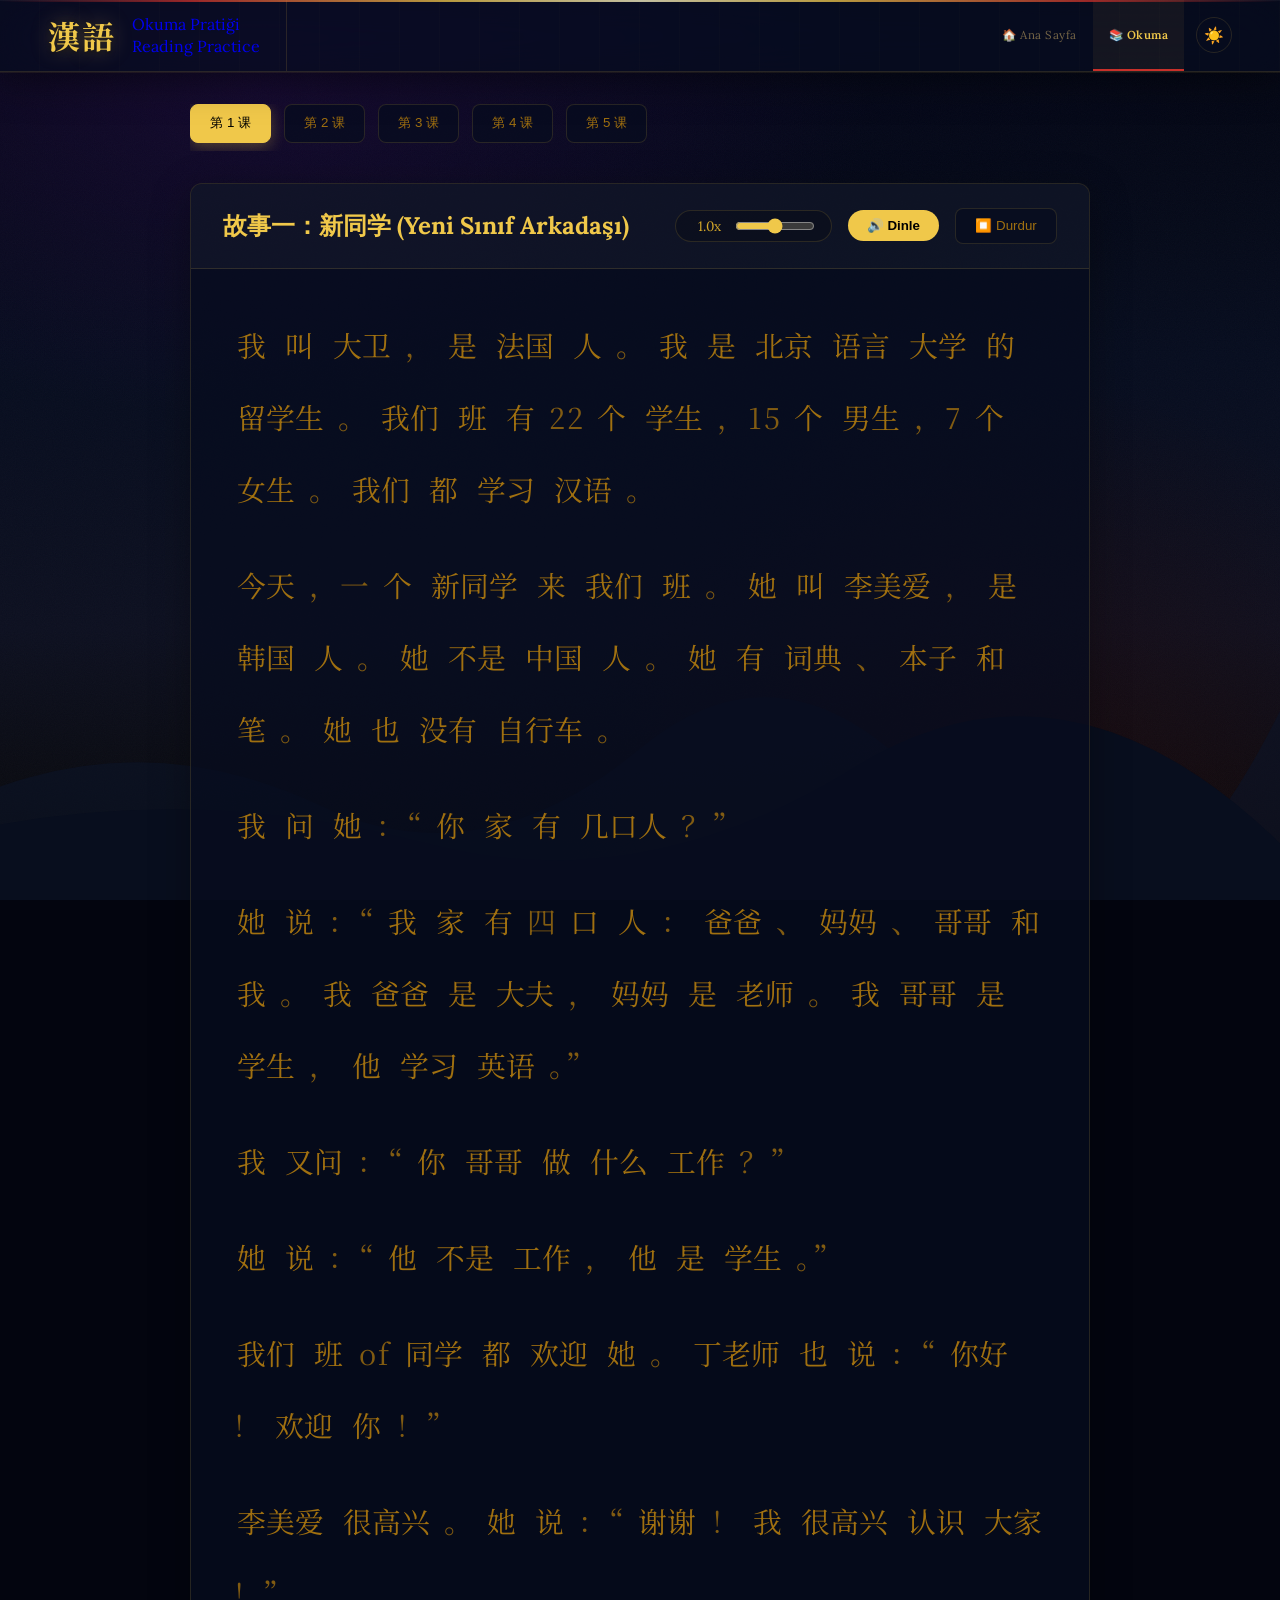
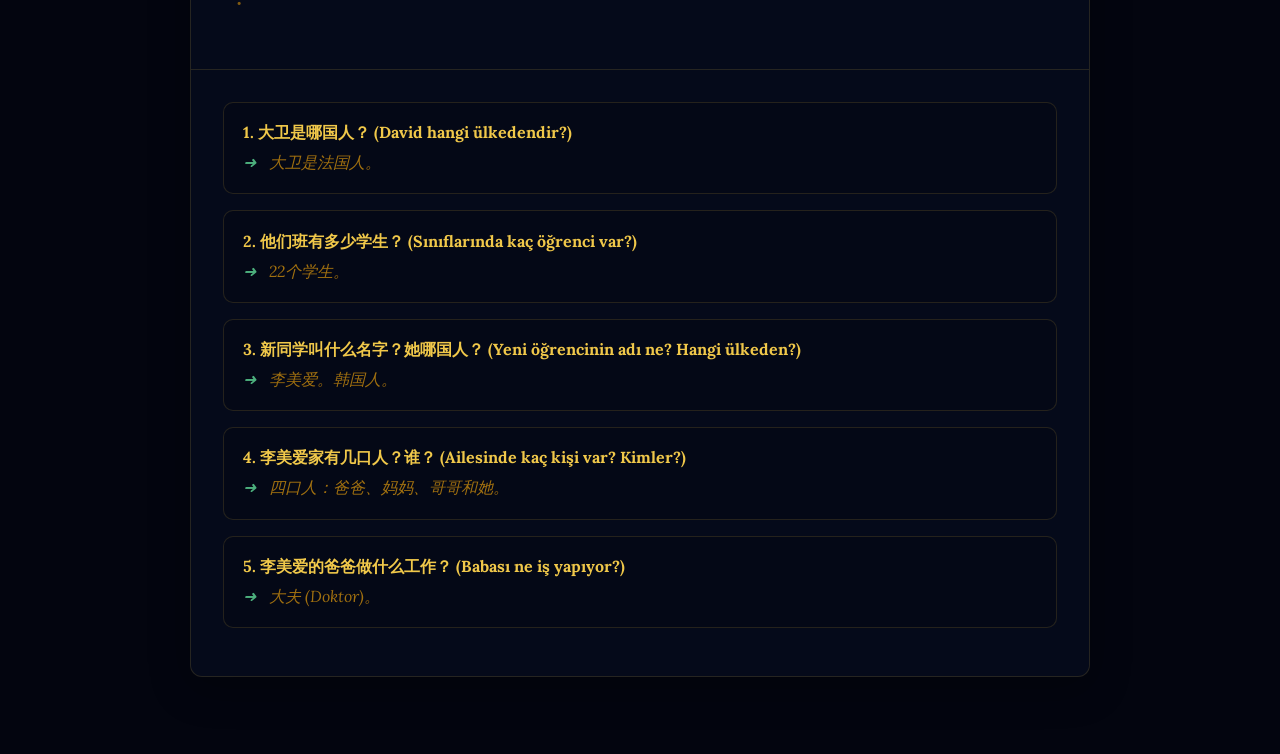
==== commit a416fd91: "fixes" ====
--- a/reading.html
+++ b/reading.html
@@ -16,7 +16,6 @@
   </style>
 </head>
 <body>
-  <div id="star-field"></div>
   <div id="mountain-bg">
     <svg viewBox="0 0 1200 400" preserveAspectRatio="none">
       <path d="M0,400 L0,280 Q150,220 300,300 T600,240 T900,320 T1200,200 L1200,400 Z" fill="#0c1428" opacity="0.6"/>
@@ -86,18 +85,6 @@
     }
     setTheme(localStorage.getItem('hz-theme') || 'dark');
     tb.addEventListener('click', () => setTheme(he.getAttribute('data-theme') === 'dark' ? 'light' : 'dark'));
-
-    // Star field generation (copy-pasted logic for consistency)
-    const sf = document.getElementById('star-field');
-    for(let i=0; i<150; i++) {
-      const s = document.createElement('div');
-      s.className = 'star';
-      s.style.left = Math.random()*100+'%';
-      s.style.top = Math.random()*100+'%';
-      s.style.width = s.style.height = (Math.random()*2+1)+'px';
-      s.style.setProperty('--d', Math.random()*5+2+'s');
-      sf.appendChild(s);
-    }
   </script>
 </body>
 </html>
--- a/style.css
+++ b/style.css
@@ -114,20 +114,6 @@
 
 #tts-bar { display: none !important; }
 
-/* ════════════════════════════════════════════════════════
-   STAR FIELD
-════════════════════════════════════════════════════════ */
-#star-field {
-  position: fixed; inset: 0; z-index: 1; pointer-events: none; overflow: hidden;
-}
-[data-theme="light"] #star-field { display: none; }
-.star {
-  position: absolute; border-radius: 50%;
-  background: rgba(255,248,220, var(--op, 0.8));
-  animation: twinkle var(--dur, 4s) ease-in-out infinite alternate;
-  animation-delay: var(--dly, 0s);
-}
-@keyframes twinkle { 0%{opacity:.2;transform:scale(.8)} 100%{opacity:1;transform:scale(1.2)} }
 
 /* ════════════════════════════════════════════════════════
    CELESTIAL ORB (moon/sun)
@@ -169,26 +155,7 @@
 @media (max-width: 768px) { #mountain-bg { display: none; } }
 [data-theme="light"] #mountain-bg { opacity: 0.18; filter: invert(1) sepia(0.3); }
 
-/* ════════════════════════════════════════════════════════
-   MIST
-════════════════════════════════════════════════════════ */
-@media (max-width: 768px) { .mist { display: none; } }
-@keyframes mistMove { 0%{transform:translateX(-12%)scaleX(1)} 50%{transform:translateX(12%)scaleX(1.12)} 100%{transform:translateX(-12%)scaleX(1)} }
-
-/* ════════════════════════════════════════════════════════
-   LANTERNS
-════════════════════════════════════════════════════════ */
-@media (max-width: 1024px) { .lantern { display: none; } }
-
-/* ════════════════════════════════════════════════════════
-   SIDE COLUMNS
-════════════════════════════════════════════════════════ */
-@media (max-width: 1200px) { .side-col { display: none; } }
-
-/* ════════════════════════════════════════════════════════
-   SEAL STAMPS
-════════════════════════════════════════════════════════ */
-@media (max-width: 768px) { .seal { display: none; } }
+
 
 /* ════════════════════════════════════════════════════════
    HEADER
